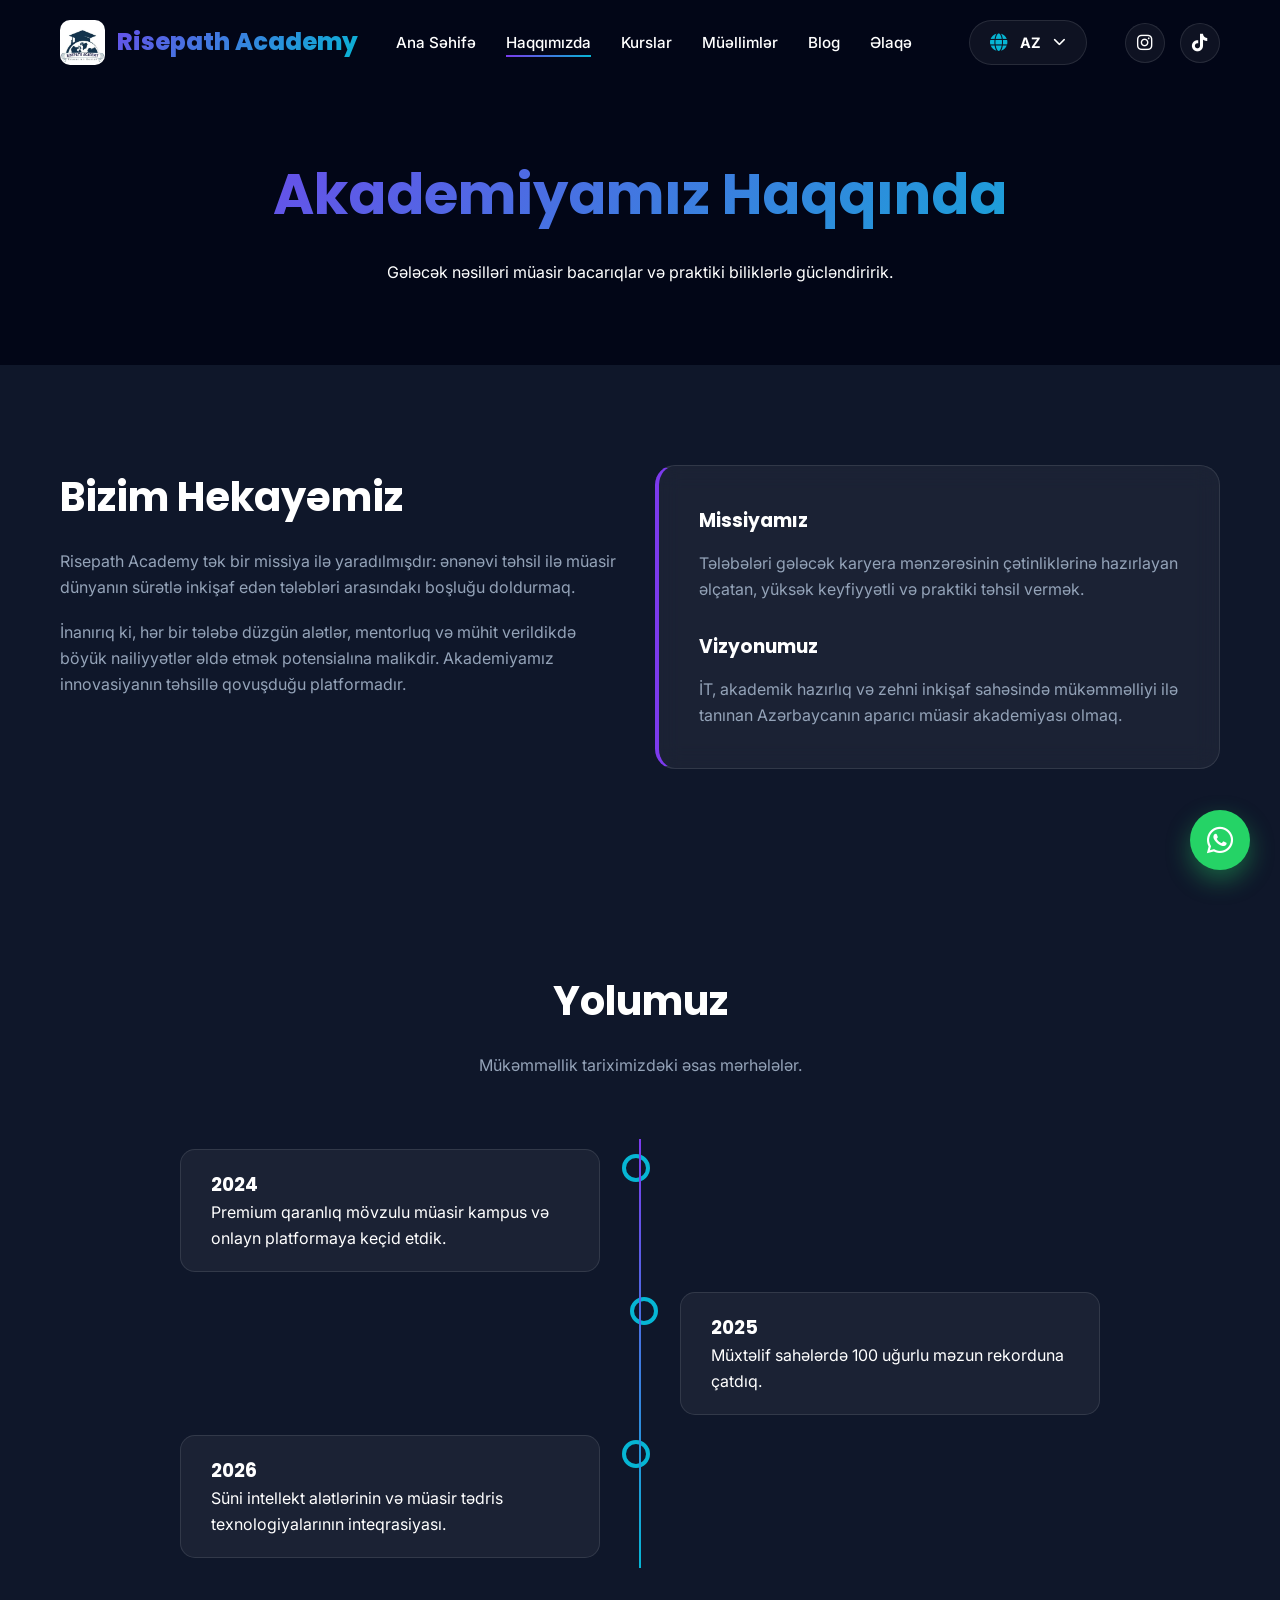
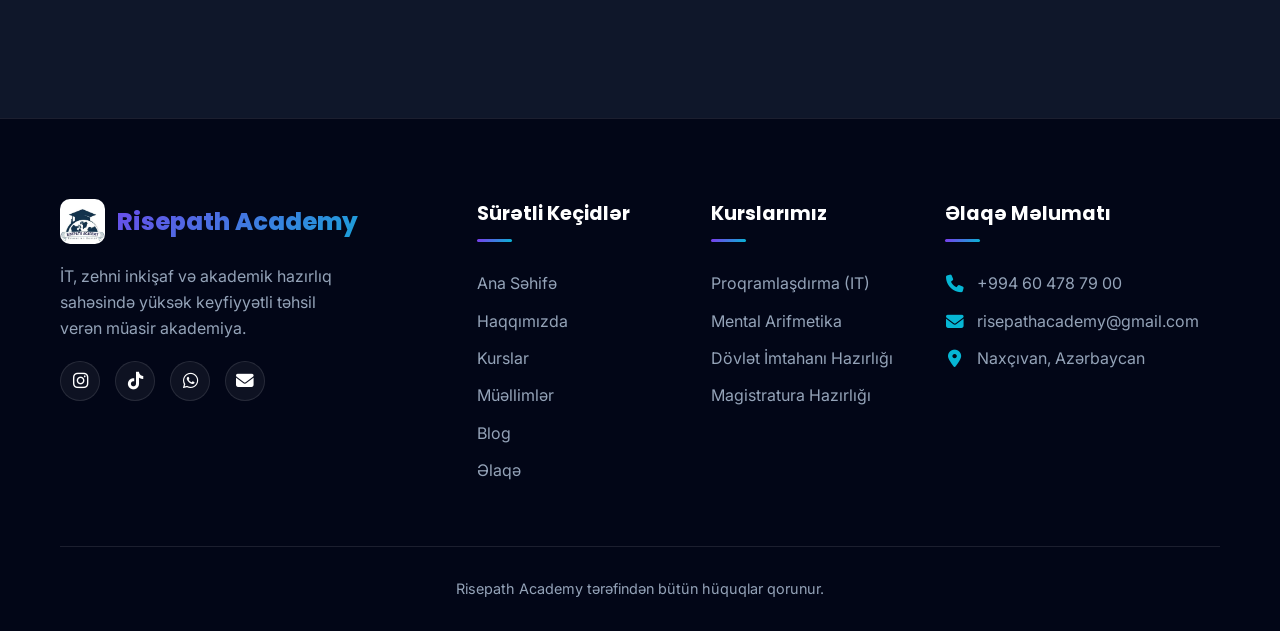
==== about.html @ 6b356b97 "Initial commit - Risepath Academy website update" ====
<!DOCTYPE html>
<html lang="az">
<head>
    <meta charset="UTF-8">
    <meta name="viewport" content="width=device-width, initial-scale=1.0">
    <title>About Us | Risepath Academy</title>
    <link rel="stylesheet" href="https://cdnjs.cloudflare.com/ajax/libs/font-awesome/6.4.0/css/all.min.css">
    <link rel="stylesheet" href="css/style.css">
</head>
<body>

    <!-- Navbar -->
    <nav class="navbar scrolled">
        <div class="container nav-container">
            <a href="index.html" class="logo">
                <div class="logo-img">
                    <img src="ccd.jpeg" alt="Risepath Academy Logo">
                </div>
                Risepath Academy
            </a>
            
            <ul class="nav-links">
                <li><a href="index.html" class="nav-link" data-i18n="home">Home</a></li>
                <li><a href="about.html" class="nav-link active" data-i18n="about">About</a></li>
                <li><a href="courses.html" class="nav-link" data-i18n="courses">Courses</a></li>
                <li><a href="teachers.html" class="nav-link" data-i18n="teachers">Teachers</a></li>
                <li><a href="blog.html" class="nav-link" data-i18n="blog">Blog</a></li>
                <li><a href="contact.html" class="nav-link" data-i18n="contact">Contact</a></li>
            </ul>

            <div class="lang-switcher">
                <div class="lang-custom-select">
                    <i class="fas fa-globe"></i>
                    <span id="selectedLangText">AZ</span>
                    <i class="fas fa-chevron-down"></i>
                </div>
                <div class="lang-dropdown">
                    <div class="lang-option" data-lang="az">AZ</div>
                    <div class="lang-option" data-lang="ru">RU</div>
                    <div class="lang-option" data-lang="en">EN</div>
                </div>
            </div>

            <div class="nav-socials">
                <a href="https://www.instagram.com/risepath_academy?igsh=MTR0bDc3bTNtcHFucg==" target="_blank" class="social-icon"><i class="fab fa-instagram"></i></a>
                <a href="https://www.tiktok.com/@risepath.academy?_r=1&_t=ZS-96FZZbH7ZSy" target="_blank" class="social-icon"><i class="fab fa-tiktok"></i></a>
            </div>

            <div class="menu-toggle">
                <span></span>
                <span></span>
                <span></span>
            </div>
        </div>
    </nav>

    <!-- Page Header -->
    <header class="page-header">
        <div class="container reveal">
            <h1 data-i18n="about_page_title">About Our Academy</h1>
            <p data-i18n="about_page_desc">Empowering the next generation with modern skills and practical knowledge.</p>
        </div>
    </header>

    <!-- Academy Story -->
    <section class="story">
        <div class="container">
            <div class="courses-grid">
                <div class="reveal">
                    <h2 style="font-size: 2.5rem; margin-bottom: 20px;" data-i18n="our_story_title">Our Story</h2>
                    <p style="color: var(--text-muted); margin-bottom: 20px;" data-i18n="our_story_1">Risepath Academy was founded with a single mission: to bridge the gap between traditional education and the rapidly evolving demands of the modern world.</p>
                    <p style="color: var(--text-muted);" data-i18n="our_story_2">We believe that every student has the potential to achieve greatness if given the right tools, mentorship, and environment. Our academy provides a platform where innovation meets education.</p>
                </div>
                <div class="glass reveal" style="padding: 40px; border-left: 4px solid var(--primary);">
                    <h3 style="margin-bottom: 15px;" data-i18n="mission_title">Our Mission</h3>
                    <p style="color: var(--text-muted); margin-bottom: 30px;" data-i18n="mission_desc">To provide accessible, high-quality, and practical education that prepares students for the challenges of the future career landscape.</p>
                    
                    <h3 style="margin-bottom: 15px;" data-i18n="vision_title">Our Vision</h3>
                    <p style="color: var(--text-muted);" data-i18n="vision_desc">To become the leading modern academy in Azerbaijan, known for excellence in IT, academic preparation, and mental development.</p>
                </div>
            </div>
        </div>
    </section>

    <!-- Timeline -->
    <section class="timeline-section">
        <div class="container">
            <div class="section-header reveal">
                <h2 data-i18n="journey_title">Our Journey</h2>
                <p data-i18n="journey_subtitle">Key milestones in our history of excellence.</p>
            </div>
            
            <div class="timeline">
                <div class="timeline-item left reveal">
                    <div class="timeline-content">
                        <h3>2024</h3>
                        <p data-i18n="timeline_2024">Upgraded to a premium dark-themed modern campus and online platform.</p>
                    </div>
                </div>
                <div class="timeline-item right reveal">
                    <div class="timeline-content">
                        <h3>2025</h3>
                        <p data-i18n="timeline_2025">Reached a milestone of 100 successful graduates in various fields.</p>
                    </div>
                </div>
                <div class="timeline-item left reveal">
                    <div class="timeline-content">
                        <h3>2026</h3>
                        <p data-i18n="timeline_2026">Integration of advanced AI tools and modern learning technologies.</p>
                    </div>
                </div>
            </div>
        </div>
    </section>

    <!-- Footer -->
    <footer>
        <div class="container">
            <div class="footer-grid">
                <div class="footer-about">
                    <a href="index.html" class="logo">
                        <div class="logo-img">
                            <img src="ccd.jpeg" alt="Risepath Academy Logo">
                        </div>
                        Risepath Academy
                    </a>
                    <p data-i18n="footer_desc">Modern academy providing high-quality education in IT, mental development, and academic preparation.</p>
                    <div class="nav-socials">
                        <a href="https://www.instagram.com/risepath_academy?igsh=MTR0bDc3bTNtcHFucg==" class="social-icon"><i class="fab fa-instagram"></i></a>
                        <a href="https://www.tiktok.com/@risepath.academy?_r=1&_t=ZS-96FZZbH7ZSy" class="social-icon"><i class="fab fa-tiktok"></i></a>
                        <a href="https://wa.me/994604787900" class="social-icon"><i class="fab fa-whatsapp"></i></a>
                        <a href="mailto:risepathacademy@gmail.com" class="social-icon"><i class="fas fa-envelope"></i></a>
                    </div>
                </div>
                <div class="footer-links">
                    <h4 class="footer-title" data-i18n="quick_links">Quick Links</h4>
                    <ul>
                        <li><a href="index.html" data-i18n="home">Home</a></li>
                        <li><a href="about.html" data-i18n="about">About</a></li>
                        <li><a href="courses.html" data-i18n="courses">Courses</a></li>
                        <li><a href="teachers.html" data-i18n="teachers">Teachers</a></li>
                        <li><a href="blog.html" data-i18n="blog">Blog</a></li>
                        <li><a href="contact.html" data-i18n="contact">Contact</a></li>
                    </ul>
                </div>
                <div class="footer-links">
                    <h4 class="footer-title" data-i18n="our_courses">Our Courses</h4>
                    <ul>
                        <li><a href="courses.html" data-i18n="prog_title">Programming</a></li>
                        <li><a href="courses.html" data-i18n="mental_title">Mental Arithmetic</a></li>
                        <li><a href="courses.html" data-i18n="state_exam_title">State Exam Prep</a></li>
                        <li><a href="courses.html" data-i18n="master_title">Master's Degree</a></li>
                    </ul>
                </div>
                <div class="footer-links">
                    <h4 class="footer-title" data-i18n="contact_info">Contact Info</h4>
                    <ul>
                        <li><i class="fas fa-phone"></i> +994 60 478 79 00</li>
                        <li><i class="fas fa-envelope"></i> risepathacademy@gmail.com</li>
                        <li><i class="fas fa-map-marker-alt"></i> <span data-i18n="baku_az">Naxçıvan, Azərbaycan</span></li>
                    </ul>
                </div>
            </div>
            <div class="footer-bottom">
                <p data-i18n="all_rights">&copy; 2026 Risepath Academy. All rights reserved.</p>
            </div>
        </div>
    </footer>

    <a href="https://wa.me/994604787900" class="whatsapp-float" target="_blank"><i class="fab fa-whatsapp"></i></a>
    <script src="js/translations.js"></script>
    <script src="js/main.js"></script>
</body>
</html>
---- css/style.css ----
/* 
  Risepath Academy - Premium Dark Theme Styles
  Modern Academy UI with Glassmorphism
*/

@import url('https://fonts.googleapis.com/css2?family=Inter:wght@300;400;500;600;700&family=Poppins:wght@300;400;500;600;700;800&display=swap');

:root {
    --primary: #7c3aed;
    --primary-glow: rgba(124, 58, 237, 0.5);
    --secondary: #06b6d4;
    --secondary-glow: rgba(6, 182, 212, 0.5);
    --bg-dark: #0f172a;
    --bg-darker: #020617;
    --card-bg: rgba(255, 255, 255, 0.05);
    --card-border: rgba(255, 255, 255, 0.1);
    --text: #ffffff;
    --text-muted: #94a3b8;
    --glass-bg: rgba(15, 23, 42, 0.7);
    --gradient-primary: linear-gradient(135deg, #7c3aed 0%, #06b6d4 100%);
    --font-poppins: 'Poppins', sans-serif;
    --font-inter: 'Inter', sans-serif;
    --transition: all 0.3s cubic-bezier(0.4, 0, 0.2, 1);
}

* {
    margin: 0;
    padding: 0;
    box-sizing: border-box;
    scroll-behavior: smooth;
}

body {
    background-color: var(--bg-dark);
    color: var(--text);
    font-family: var(--font-inter);
    line-height: 1.6;
    overflow-x: hidden;
}

h1, h2, h3, h4, h5, h6 {
    font-family: var(--font-poppins);
    font-weight: 700;
}

a {
    text-decoration: none;
    color: inherit;
    transition: var(--transition);
}

ul {
    list-style: none;
}

img {
    max-width: 100%;
    display: block;
}

.container {
    width: 100%;
    max-width: 1200px;
    margin: 0 auto;
    padding: 0 20px;
}

section {
    padding: 100px 0;
}

/* Glassmorphism utility */
.glass {
    background: var(--card-bg);
    backdrop-filter: blur(12px);
    -webkit-backdrop-filter: blur(12px);
    border: 1px solid var(--card-border);
    border-radius: 20px;
}

/* Navbar Styles */
.navbar {
    position: fixed;
    top: 0;
    left: 0;
    width: 100%;
    z-index: 1000;
    padding: 20px 0;
    transition: var(--transition);
}

.navbar.scrolled {
    padding: 15px 0;
    background: var(--glass-bg);
    backdrop-filter: blur(15px);
    -webkit-backdrop-filter: blur(15px);
    border-bottom: 1px solid var(--card-border);
}

.nav-container {
    display: flex;
    justify-content: space-between;
    align-items: center;
}

.logo {
    display: flex;
    align-items: center;
    gap: 12px;
    font-size: 1.5rem;
    font-weight: 800;
    font-family: var(--font-poppins);
    background: var(--gradient-primary);
    -webkit-background-clip: text;
    -webkit-text-fill-color: transparent;
}

.logo-img {
    width: 45px;
    height: 45px;
    border-radius: 10px;
    display: flex;
    align-items: center;
    justify-content: center;
    background: white;
    overflow: hidden;
    border: 1px solid rgba(255, 255, 255, 0.2);
    transition: var(--transition);
    padding: 0; /* Şəklin tam dolması üçün paddingi sildim */
}

.logo-img:hover {
    transform: scale(1.05);
}

.logo-img img {
    width: 100%;
    height: 100%;
    object-fit: cover; /* Şəklin konteyneri tam doldurması üçün */
}

.nav-links {
    display: flex;
    gap: 30px;
}

.nav-link {
    font-weight: 500;
    font-size: 0.95rem;
    position: relative;
}

.nav-link:hover {
    color: var(--secondary);
}

.nav-link::after {
    content: '';
    position: absolute;
    bottom: -5px;
    left: 0;
    width: 0;
    height: 2px;
    background: var(--gradient-primary);
    transition: var(--transition);
}

.nav-link:hover::after,
.nav-link.active::after {
    width: 100%;
}

.nav-socials {
    display: flex;
    gap: 15px;
}

.social-icon {
    width: 40px;
    height: 40px;
    display: flex;
    align-items: center;
    justify-content: center;
    border-radius: 50%;
    background: var(--card-bg);
    border: 1px solid var(--card-border);
    font-size: 1.1rem;
}

.social-icon:hover {
    background: var(--gradient-primary);
    transform: translateY(-3px);
    box-shadow: 0 10px 20px rgba(124, 58, 237, 0.3);
}

/* Mobile Menu Toggle */
.menu-toggle {
    display: none;
    flex-direction: column;
    gap: 6px;
    cursor: pointer;
}

.menu-toggle span {
    width: 30px;
    height: 2px;
    background: var(--text);
    transition: var(--transition);
}

/* WhatsApp Floating Button */
.whatsapp-float {
    position: fixed;
    bottom: 30px;
    right: 30px;
    width: 60px;
    height: 60px;
    background: #25d366;
    color: white;
    border-radius: 50%;
    display: flex;
    align-items: center;
    justify-content: center;
    font-size: 30px;
    box-shadow: 0 10px 25px rgba(37, 211, 102, 0.4);
    z-index: 1000;
    animation: pulse-green 2s infinite;
}

@keyframes pulse-green {
    0% { transform: scale(0.95); box-shadow: 0 0 0 0 rgba(37, 211, 102, 0.7); }
    70% { transform: scale(1); box-shadow: 0 0 0 15px rgba(37, 211, 102, 0); }
    100% { transform: scale(0.95); box-shadow: 0 0 0 0 rgba(37, 211, 102, 0); }
}

.whatsapp-float:hover {
    transform: scale(1.1) translateY(-5px);
}

/* Hero Section */
.hero {
    min-height: 100vh;
    display: flex;
    align-items: center;
    padding-top: 120px;
    position: relative;
    overflow: hidden;
}

.hero-content {
    max-width: 600px;
}

.hero-subtitle {
    color: var(--secondary);
    font-weight: 600;
    letter-spacing: 2px;
    text-transform: uppercase;
    margin-bottom: 20px;
    display: block;
}

.hero h1 {
    font-size: 4rem;
    line-height: 1.1;
    margin-bottom: 25px;
    background: linear-gradient(to right, #fff 30%, var(--text-muted) 100%);
    -webkit-background-clip: text;
    -webkit-text-fill-color: transparent;
}

.hero p {
    font-size: 1.1rem;
    color: var(--text-muted);
    margin-bottom: 40px;
    max-width: 500px;
}

.hero-btns {
    display: flex;
    gap: 20px;
}

.btn {
    padding: 15px 35px;
    border-radius: 50px;
    font-weight: 600;
    display: inline-block;
    cursor: pointer;
    border: none;
}

.btn-primary {
    background: var(--gradient-primary);
    color: white;
    box-shadow: 0 10px 25px rgba(124, 58, 237, 0.4);
}

.btn-primary:hover {
    transform: translateY(-3px);
    box-shadow: 0 15px 30px rgba(124, 58, 237, 0.5);
}

.btn-outline {
    background: transparent;
    border: 1px solid var(--card-border);
    color: white;
}

.btn-outline:hover {
    background: var(--card-bg);
    border-color: var(--secondary);
}

/* Hero Section Background Icons Animation */
.hero-bg-icons {
    position: absolute;
    top: 0;
    left: 0;
    width: 100%;
    height: 100%;
    z-index: -1;
    overflow: hidden;
    opacity: 0.15;
}

.floating-icon {
    position: absolute;
    color: var(--secondary);
    font-size: 2rem;
    animation: float-around 20s infinite linear;
    filter: blur(1px);
}

@keyframes float-around {
    0% { transform: translate(0, 0) rotate(0deg); }
    25% { transform: translate(100px, 100px) rotate(90deg); }
    50% { transform: translate(200px, 0) rotate(180deg); }
    75% { transform: translate(100px, -100px) rotate(270deg); }
    100% { transform: translate(0, 0) rotate(360deg); }
}

/* Floating Shapes & Blobs */
.blob {
    position: absolute;
    width: 500px;
    height: 500px;
    background: var(--primary-glow);
    filter: blur(100px);
    border-radius: 50%;
    z-index: -1;
    animation: move-blob 20s infinite alternate;
}

.blob-1 { top: -100px; right: -100px; background: var(--primary-glow); }
.blob-2 { bottom: -100px; left: -100px; background: var(--secondary-glow); }

@keyframes move-blob {
    0% { transform: translate(0, 0) scale(1); }
    100% { transform: translate(50px, 100px) scale(1.2); }
}

/* Section Headers */
.section-header {
    text-align: center;
    max-width: 700px;
    margin: 0 auto 60px;
}

.section-header h2 {
    font-size: 2.5rem;
    margin-bottom: 20px;
}

.section-header p {
    color: var(--text-muted);
}

/* Course Cards */
.courses-grid {
    display: grid;
    grid-template-columns: repeat(auto-fit, minmax(300px, 1fr));
    gap: 30px;
}

.course-card {
    padding: 40px;
    position: relative;
    overflow: hidden;
    transition: var(--transition);
}

.course-card::before {
    content: '';
    position: absolute;
    inset: 0;
    border-radius: 20px;
    padding: 1px;
    background: linear-gradient(135deg, var(--card-border), transparent);
    -webkit-mask: linear-gradient(#fff 0 0) content-box, linear-gradient(#fff 0 0);
    mask: linear-gradient(#fff 0 0) content-box, linear-gradient(#fff 0 0);
    -webkit-mask-composite: xor;
    mask-composite: exclude;
}

.course-card:hover {
    transform: translateY(-10px);
    background: rgba(255, 255, 255, 0.08);
}

.course-card:hover::before {
    background: var(--gradient-primary);
}

.course-icon {
    width: 60px;
    height: 60px;
    background: var(--card-bg);
    border-radius: 15px;
    display: flex;
    align-items: center;
    justify-content: center;
    font-size: 1.8rem;
    color: var(--secondary);
    margin-bottom: 25px;
}

.course-card h3 {
    margin-bottom: 15px;
}

.course-card p {
    color: var(--text-muted);
    font-size: 0.95rem;
    margin-bottom: 20px;
}

.course-topics {
    display: flex;
    flex-wrap: wrap;
    gap: 10px;
}

.topic-tag {
    font-size: 0.8rem;
    padding: 5px 12px;
    background: var(--card-bg);
    border-radius: 20px;
    color: var(--secondary);
    border: 1px solid var(--card-border);
}

/* Blog Section */
.blog {
    padding: 100px 0;
    background: var(--bg-dark);
}

.blog-grid {
    display: grid;
    grid-template-columns: repeat(auto-fit, minmax(350px, 1fr)); /* En böyüdüldü */
    gap: 30px;
}

.blog-card {
    background: var(--bg-darker);
    border-radius: 20px;
    overflow: hidden;
    border: 1px solid var(--card-border);
    transition: var(--transition);
    height: 500px; /* Hündürlük qısaldıldı */
    display: flex;
    flex-direction: column;
    position: relative;
}

.blog-card:hover {
    transform: translateY(-5px);
    box-shadow: 0 15px 35px rgba(124, 58, 237, 0.3);
}

.video-info {
    padding: 15px;
    text-align: center;
    background: rgba(0, 0, 0, 0.7);
    backdrop-filter: blur(5px);
    position: absolute;
    bottom: 0;
    left: 0;
    width: 100%;
    border-top: 1px solid var(--card-border);
}

.video-info h4 {
    margin: 0;
    font-size: 1.1rem;
    color: white;
    font-weight: 600;
}

.mute-btn {
    position: absolute;
    top: 20px;
    right: 20px;
    z-index: 10;
    width: 45px;
    height: 45px;
    background: rgba(0, 0, 0, 0.5);
    backdrop-filter: blur(5px);
    border-radius: 50%;
    display: flex;
    align-items: center;
    justify-content: center;
    color: white;
    cursor: pointer;
    border: 1px solid rgba(255, 255, 255, 0.2);
    transition: var(--transition);
}

.mute-btn:hover {
    background: var(--gradient-primary);
    transform: scale(1.1);
}

.mute-btn i {
    font-size: 1.2rem;
}

.video-container {
    width: 100%;
    height: 100%;
    position: relative;
    background: #000;
    overflow: hidden;
}

.video-container video {
    width: 100%;
    height: 100%;
    object-fit: cover; /* Videonun konteyneri tam doldurması üçün */
    position: absolute;
    top: 0;
    left: 0;
}

.video-container iframe {
    width: 100%;
    height: 160%; 
    border: none;
    position: absolute;
    top: -30%; 
    left: 0;
    transform: scale(1.4); 
    transform-origin: center;
    pointer-events: none; 
}

/* Specific styling for blog page layout */
.blog-page {
    padding: 80px 0;
}

@media (max-width: 768px) {
    .blog-grid {
        grid-template-columns: 1fr;
        max-width: 100%;
        margin: 0 auto;
    }
    
    .blog-card {
        height: 450px;
    }
}

/* Why Choose Us */
.features-grid {
    display: grid;
    grid-template-columns: repeat(auto-fit, minmax(250px, 1fr));
    gap: 30px;
}

.feature-item {
    text-align: center;
    padding: 30px;
}

.feature-item i {
    font-size: 2.5rem;
    background: var(--gradient-primary);
    -webkit-background-clip: text;
    -webkit-text-fill-color: transparent;
    margin-bottom: 20px;
}

/* Statistics */
.stats-section {
    background: var(--bg-darker);
    padding: 80px 0;
}

.stats-grid {
    display: grid;
    grid-template-columns: repeat(auto-fit, minmax(200px, 1fr));
    gap: 40px;
    text-align: center;
}

.stat-item h3 {
    font-size: 3rem;
    margin-bottom: 10px;
    background: var(--gradient-primary);
    -webkit-background-clip: text;
    -webkit-text-fill-color: transparent;
}

/* Teachers Section */
.teachers-grid {
    display: grid;
    grid-template-columns: repeat(auto-fit, minmax(280px, 1fr));
    gap: 30px;
}

.teacher-card {
    overflow: hidden;
    display: flex;
    flex-direction: column;
}

.teacher-img {
    height: 280px; /* Hündürlük azaldıldı */
    background: #1e293b;
    position: relative;
    border-radius: 20px 20px 0 0;
    overflow: hidden;
    display: flex;
    align-items: center;
    justify-content: center;
}

.teacher-img img {
    width: 100%;
    height: 100%;
    object-fit: cover; /* Şəkli tam doldurur */
    object-position: center top; /* Üz hissəsinə fokuslanmaq üçün */
    transition: var(--transition);
}

.teacher-card:hover .teacher-img img {
    transform: scale(1.1);
}

.teacher-info {
    padding: 25px;
    text-align: center; /* Yazıları mərkəzə gətirir */
}

.teacher-subject-icon {
    width: 50px;
    height: 50px;
    background: var(--card-bg);
    border: 1px solid var(--card-border);
    border-radius: 50%;
    display: flex;
    align-items: center;
    justify-content: center;
    margin: 15px auto 0;
    color: var(--secondary);
    font-size: 1.2rem;
    transition: var(--transition);
}

.teacher-card:hover .teacher-subject-icon {
    background: var(--gradient-primary);
    color: white;
    transform: translateY(-5px);
    box-shadow: 0 5px 15px rgba(124, 58, 237, 0.3);
}

.teacher-info h4 {
    margin-bottom: 5px;
}

.teacher-info span {
    color: var(--secondary);
    font-size: 0.9rem;
    display: block;
    margin-bottom: 15px;
}

/* FAQ Accordion */
.faq-container {
    max-width: 800px;
    margin: 0 auto;
}

.faq-item {
    margin-bottom: 15px;
}

.faq-question {
    padding: 20px 25px;
    cursor: pointer;
    display: flex;
    justify-content: space-between;
    align-items: center;
    font-weight: 600;
}

.faq-answer {
    padding: 0 25px;
    max-height: 0;
    overflow: hidden;
    transition: var(--transition);
    color: var(--text-muted);
}

.faq-item.active .faq-answer {
    padding: 0 25px 25px;
    max-height: 200px;
}

.faq-item.active i {
    transform: rotate(180deg);
}

/* Footer */
footer {
    padding: 80px 0 30px;
    background: var(--bg-darker);
    border-top: 1px solid var(--card-border);
}

.footer-grid {
    display: grid;
    grid-template-columns: 2fr 1fr 1fr 1.5fr;
    gap: 50px;
    margin-bottom: 50px;
}

.footer-about p {
    color: var(--text-muted);
    margin: 20px 0;
    line-height: 1.6;
    max-width: 300px;
}

.footer-title {
    font-size: 1.2rem;
    margin-bottom: 30px;
    position: relative;
    padding-bottom: 12px;
}

.footer-title::after {
    content: '';
    position: absolute;
    left: 0;
    bottom: 0;
    width: 35px;
    height: 3px;
    background: var(--gradient-primary);
    border-radius: 2px;
}

.footer-links li {
    margin-bottom: 15px;
    display: flex;
    align-items: flex-start;
    gap: 12px;
    color: var(--text-muted);
    line-height: 1.4;
}

.footer-links li i {
    color: var(--secondary);
    width: 20px;
    text-align: center;
    margin-top: 3px;
    font-size: 1.1rem;
}

.footer-links a {
    color: var(--text-muted);
    transition: var(--transition);
}

.footer-links a:hover {
    color: var(--secondary);
    padding-left: 5px;
}

.footer-bottom {
    padding-top: 30px;
    border-top: 1px solid var(--card-border);
    text-align: center;
    color: var(--text-muted);
    font-size: 0.9rem;
}

/* Animations Classes */
.reveal {
    opacity: 0;
    transform: translateY(30px);
    transition: all 0.8s ease-out;
}

.reveal.active {
    opacity: 1;
    transform: translateY(0);
}

/* Timeline Styles */
.timeline {
    position: relative;
    max-width: 1000px;
    margin: 50px auto;
}

.timeline::after {
    content: '';
    position: absolute;
    width: 2px;
    background: var(--gradient-primary);
    top: 0;
    bottom: 0;
    left: 50%;
    margin-left: -1px;
}

.timeline-item {
    padding: 10px 40px;
    position: relative;
    background: inherit;
    width: 50%;
}

.timeline-item::after {
    content: '';
    position: absolute;
    width: 20px;
    height: 20px;
    right: -10px;
    background-color: var(--bg-dark);
    border: 4px solid var(--secondary);
    top: 15px;
    border-radius: 50%;
    z-index: 1;
}

.left { left: 0; }
.right { left: 50%; }

.right::after { left: -10px; }

.timeline-content {
    padding: 20px 30px;
    background: var(--card-bg);
    position: relative;
    border-radius: 15px;
    border: 1px solid var(--card-border);
}

@media (max-width: 768px) {
    .timeline::after { left: 31px; }
    .timeline-item { width: 100%; padding-left: 70px; padding-right: 25px; }
    .timeline-item::after { left: 21px; }
    .right { left: 0%; }
}

/* Page Header */
.page-header {
    padding: 150px 0 80px;
    background: var(--bg-darker);
    text-align: center;
}

.page-header h1 {
    font-size: 3.5rem;
    margin-bottom: 20px;
    background: var(--gradient-primary);
    -webkit-background-clip: text;
    -webkit-text-fill-color: transparent;
}

/* Contact Form Styles */
.contact-grid {
    display: grid;
    grid-template-columns: 1fr 1.5fr;
    gap: 50px;
}

.contact-info-card {
    padding: 40px;
}

.contact-method {
    display: flex;
    gap: 20px;
    margin-bottom: 30px;
}

.contact-method i {
    width: 50px;
    height: 50px;
    background: var(--card-bg);
    border-radius: 12px;
    display: flex;
    align-items: center;
    justify-content: center;
    color: var(--secondary);
    font-size: 1.2rem;
}

.contact-form-card {
    padding: 40px;
}

.form-group {
    margin-bottom: 20px;
}

.form-group label {
    display: block;
    margin-bottom: 8px;
    font-size: 0.9rem;
    color: var(--text-muted);
}

.form-control {
    width: 100%;
    padding: 12px 20px;
    background: var(--bg-dark);
    border: 1px solid var(--card-border);
    border-radius: 10px;
    color: white;
    font-family: inherit;
    transition: var(--transition);
}

.form-control:focus {
    outline: none;
    border-color: var(--secondary);
    box-shadow: 0 0 10px rgba(6, 182, 212, 0.2);
}

textarea.form-control {
    resize: none;
    height: 150px;
}

.map-placeholder {
    width: 100%;
    height: 400px;
    background: var(--bg-darker);
    border-radius: 20px;
    margin-top: 50px;
    display: flex;
    align-items: center;
    justify-content: center;
    color: var(--text-muted);
    border: 1px solid var(--card-border);
}

@media (max-width: 991px) {
    .contact-grid { grid-template-columns: 1fr; }
}

/* Custom Language Dropdown */
.lang-switcher {
    position: relative;
    margin-left: 20px;
}

.lang-custom-select {
    background: rgba(255, 255, 255, 0.05);
    border: 1.5px solid var(--card-border);
    color: white;
    padding: 10px 20px;
    border-radius: 30px;
    cursor: pointer;
    display: flex;
    align-items: center;
    gap: 12px;
    font-weight: 700;
    font-size: 0.9rem;
    transition: var(--transition);
    min-width: 110px;
    justify-content: space-between;
}

.lang-custom-select:hover, .lang-switcher.active .lang-custom-select {
    border-color: var(--secondary);
    box-shadow: 0 0 15px rgba(6, 182, 212, 0.3);
}

.lang-custom-select i.fa-globe {
    color: var(--secondary);
    font-size: 1.1rem;
}

.lang-custom-select i.fa-chevron-down {
    font-size: 0.8rem;
    transition: var(--transition);
}

.lang-switcher.active .fa-chevron-down {
    transform: rotate(180deg);
}

.lang-dropdown {
    position: absolute;
    top: calc(100% + 10px);
    right: 0;
    width: 150px;
    background: #0f172a;
    border: 1px solid var(--card-border);
    border-radius: 15px;
    overflow: hidden;
    opacity: 0;
    visibility: hidden;
    transform: translateY(-10px);
    transition: var(--transition);
    z-index: 1001;
    box-shadow: 0 10px 30px rgba(0, 0, 0, 0.5);
}

.lang-switcher.active .lang-dropdown {
    opacity: 1;
    visibility: visible;
    transform: translateY(0);
}

.lang-option {
    padding: 15px 20px;
    cursor: pointer;
    display: flex;
    align-items: center;
    justify-content: space-between;
    font-weight: 600;
    transition: var(--transition);
    color: var(--text-muted);
}

.lang-option:hover {
    background: rgba(255, 255, 255, 0.05);
    color: white;
}

.lang-option.selected {
    color: var(--secondary);
}

.lang-option.selected::after {
    content: '';
    width: 8px;
    height: 8px;
    background: var(--secondary);
    border-radius: 50%;
    box-shadow: 0 0 10px var(--secondary);
}

@media (max-width: 991px) {
    .lang-switcher {
        margin: 20px 0;
        justify-content: center;
    }
}

/* Responsive Styles */
@media (max-width: 991px) {
    .navbar {
        padding: 12px 0;
    }

    .logo {
        font-size: 1.1rem;
        gap: 8px;
        max-width: 160px;
        line-height: 1.2;
    }

    .logo-img {
        width: 42px;
        height: 42px;
        flex-shrink: 0;
        border-radius: 8px;
    }

    .nav-container {
        padding: 0 15px;
    }

    .nav-links, .nav-socials { 
        position: fixed;
        top: 0;
        right: -100%;
        width: 280px;
        height: 100vh;
        background: var(--bg-darker);
        flex-direction: column;
        align-items: center;
        justify-content: center;
        padding: 80px 40px;
        transition: 0.4s ease-in-out;
        z-index: 999;
        box-shadow: -10px 0 30px rgba(0,0,0,0.5);
    }

    .nav-socials {
        height: auto;
        top: auto;
        bottom: 50px;
        background: transparent;
        box-shadow: none;
        flex-direction: row;
        gap: 20px;
        display: none; /* Only show when menu is active */
    }

    .nav-container.mobile-active .nav-links {
        right: 0;
        display: flex;
    }

    .nav-container.mobile-active .nav-socials {
        right: 0;
        display: flex;
        left: auto;
        width: 280px;
        justify-content: center;
    }
    
    .nav-link {
        font-size: 1.3rem;
        margin-bottom: 25px;
    }

    .menu-toggle { 
        display: flex; 
        z-index: 1001;
        margin-left: 10px;
        order: 3;
    }

    .lang-switcher {
        margin: 0 0 0 auto;
        z-index: 1001;
        order: 2;
    }

    .lang-custom-select {
        padding: 8px 12px;
        min-width: 75px;
        font-size: 0.75rem;
        gap: 6px;
    }

    .hero h1 { 
        font-size: 2.5rem; 
        line-height: 1.2;
    }
    
    .footer-grid { grid-template-columns: 1fr 1fr; }
}

@media (max-width: 768px) {
    .hero { 
        text-align: center; 
        padding-top: 140px; 
        min-height: auto;
        padding-bottom: 80px;
    }
    
    .hero-content {
        margin: 0 auto;
    }

    .hero h1 {
        font-size: 2.2rem;
    }

    .hero p {
        margin: 0 auto 30px;
    }

    .hero-btns { 
        flex-direction: column;
        gap: 15px;
        align-items: stretch;
        max-width: 300px;
        margin: 0 auto;
    }

    .btn {
        width: 100%;
        text-align: center;
    }

    .section-header h2 { font-size: 1.8rem; }
    .footer-grid { grid-template-columns: 1fr; text-align: center; }
    .footer-title::after { left: 50%; transform: translateX(-50%); }
    .footer-links li { justify-content: center; }
    .footer-about p { margin: 20px auto; }

    .course-card {
        padding: 30px 20px;
    }
}

@media (max-width: 480px) {
    .hero h1 {
        font-size: 1.8rem;
    }
    
    .logo-img {
        width: 35px;
        height: 35px;
    }

    .logo {
        font-size: 1rem;
        max-width: 140px;
    }

    .lang-custom-select {
        padding: 6px 10px;
        min-width: 70px;
        font-size: 0.7rem;
    }

    .whatsapp-float {
        bottom: 20px;
        right: 20px;
        width: 50px;
        height: 50px;
        font-size: 25px;
    }

    .courses-grid, .features-grid, .teachers-grid {
        grid-template-columns: 1fr;
    }

    .course-card {
        padding: 25px 15px;
    }

    .section-header h2 {
        font-size: 1.6rem;
    }
}
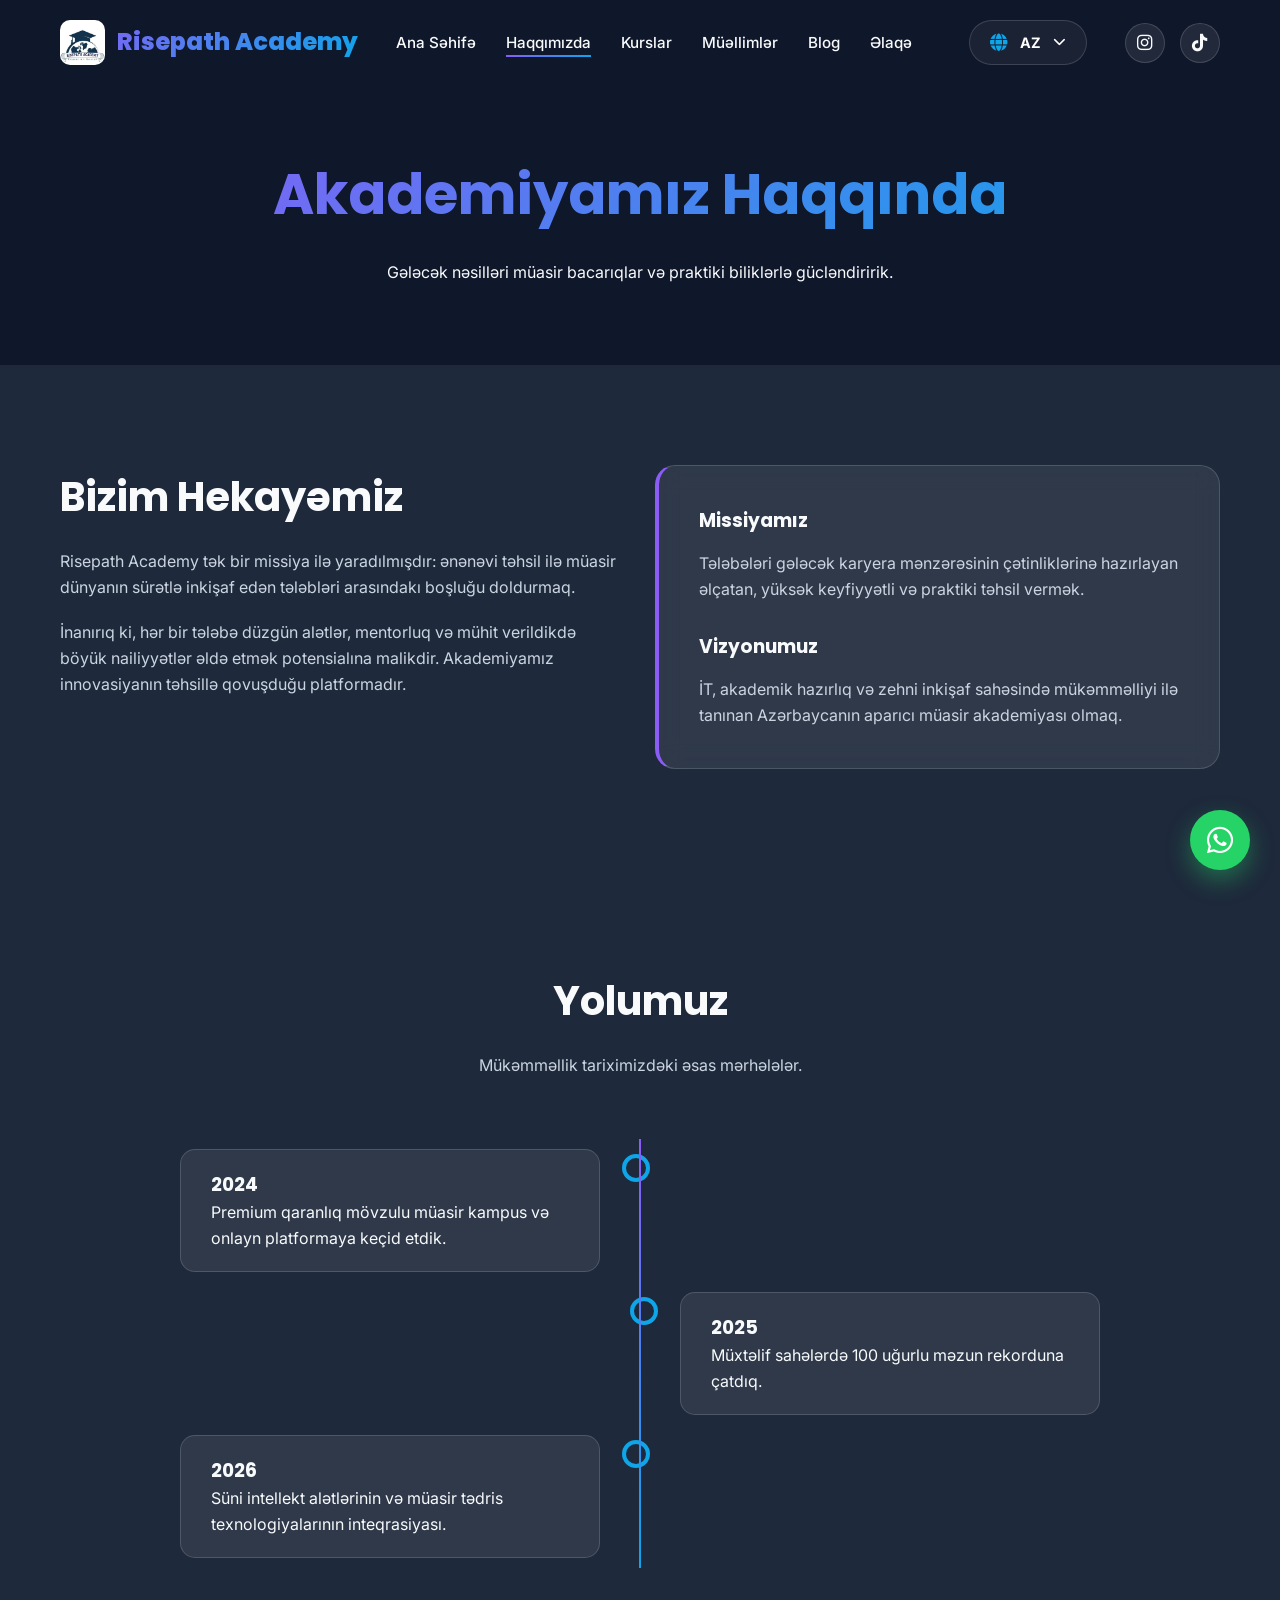
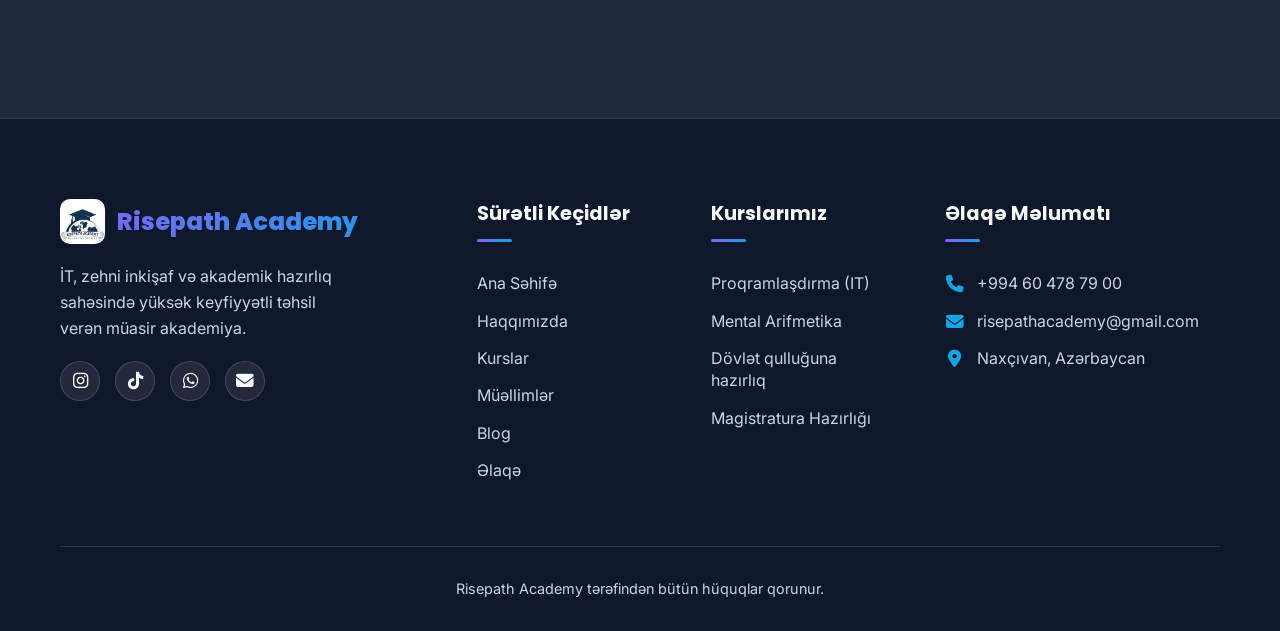
==== commit 3251b2cc: "Update site favicon with ccd.jpeg across all HTML pages" ====
--- a/about.html
+++ b/about.html
@@ -5,6 +5,9 @@
     <meta name="viewport" content="width=device-width, initial-scale=1.0">
     <title>About Us | Risepath Academy</title>
     <link rel="stylesheet" href="https://cdnjs.cloudflare.com/ajax/libs/font-awesome/6.4.0/css/all.min.css">
+    <link rel="icon" type="image/jpeg" href="ccd.jpeg">
+    <link rel="shortcut icon" href="ccd.jpeg" type="image/x-icon">
+    <link rel="apple-touch-icon" href="ccd.jpeg">
     <link rel="stylesheet" href="css/style.css">
 </head>
 <body>
--- a/css/style.css
+++ b/css/style.css
@@ -6,18 +6,18 @@
 @import url('https://fonts.googleapis.com/css2?family=Inter:wght@300;400;500;600;700&family=Poppins:wght@300;400;500;600;700;800&display=swap');
 
 :root {
-    --primary: #7c3aed;
-    --primary-glow: rgba(124, 58, 237, 0.5);
-    --secondary: #06b6d4;
-    --secondary-glow: rgba(6, 182, 212, 0.5);
-    --bg-dark: #0f172a;
-    --bg-darker: #020617;
-    --card-bg: rgba(255, 255, 255, 0.05);
-    --card-border: rgba(255, 255, 255, 0.1);
-    --text: #ffffff;
-    --text-muted: #94a3b8;
-    --glass-bg: rgba(15, 23, 42, 0.7);
-    --gradient-primary: linear-gradient(135deg, #7c3aed 0%, #06b6d4 100%);
+    --primary: #8b5cf6;
+    --primary-glow: rgba(139, 92, 246, 0.4);
+    --secondary: #0ea5e9;
+    --secondary-glow: rgba(14, 165, 233, 0.4);
+    --bg-dark: #1e293b;
+    --bg-darker: #0f172a;
+    --card-bg: rgba(255, 255, 255, 0.08);
+    --card-border: rgba(255, 255, 255, 0.15);
+    --text: #f8fafc;
+    --text-muted: #cbd5e1;
+    --glass-bg: rgba(30, 41, 59, 0.75);
+    --gradient-primary: linear-gradient(135deg, #8b5cf6 0%, #0ea5e9 100%);
     --font-poppins: 'Poppins', sans-serif;
     --font-inter: 'Inter', sans-serif;
     --transition: all 0.3s cubic-bezier(0.4, 0, 0.2, 1);
@@ -30,12 +30,20 @@
     scroll-behavior: smooth;
 }
 
+html, body {
+    width: 100%;
+    max-width: 100vw;
+    margin: 0;
+    padding: 0;
+    overflow-x: hidden;
+    position: relative;
+}
+
 body {
     background-color: var(--bg-dark);
     color: var(--text);
     font-family: var(--font-inter);
     line-height: 1.6;
-    overflow-x: hidden;
 }
 
 h1, h2, h3, h4, h5, h6 {
@@ -288,6 +296,8 @@
     display: inline-block;
     cursor: pointer;
     border: none;
+    position: relative; /* Klikləməni təmin etmək üçün */
+    z-index: 5; /* Üst qatda olması üçün */
 }
 
 .btn-primary {
@@ -303,13 +313,16 @@
 
 .btn-outline {
     background: transparent;
-    border: 1px solid var(--card-border);
+    border: 2px solid var(--secondary); /* Border rəngli və qalın edildi */
     color: white;
+    box-shadow: 0 0 15px rgba(6, 182, 212, 0.3); /* Daimi parıltı əlavə edildi */
+    transition: var(--transition);
 }
 
 .btn-outline:hover {
-    background: var(--card-bg);
-    border-color: var(--secondary);
+    background: var(--gradient-primary);
+    border-color: transparent;
+    box-shadow: 0 10px 25px rgba(124, 58, 237, 0.4);
 }
 
 /* Hero Section Background Icons Animation */
@@ -388,6 +401,11 @@
     position: relative;
     overflow: hidden;
     transition: var(--transition);
+}
+
+.course-card > * {
+    position: relative;
+    z-index: 2;
 }
 
 .course-card::before {
@@ -1090,31 +1108,24 @@
         padding: 0 15px;
     }
 
-    .nav-links, .nav-socials { 
+    .nav-links { 
         position: fixed;
         top: 0;
-        right: -100%;
+        right: -280px;
         width: 280px;
         height: 100vh;
         background: var(--bg-darker);
         flex-direction: column;
         align-items: center;
-        justify-content: center;
-        padding: 80px 40px;
+        justify-content: center; /* Center links in menu */
+        padding: 40px;
         transition: 0.4s ease-in-out;
         z-index: 999;
         box-shadow: -10px 0 30px rgba(0,0,0,0.5);
     }
 
     .nav-socials {
-        height: auto;
-        top: auto;
-        bottom: 50px;
-        background: transparent;
-        box-shadow: none;
-        flex-direction: row;
-        gap: 20px;
-        display: none; /* Only show when menu is active */
+        display: none !important; /* Hide socials in mobile */
     }
 
     .nav-container.mobile-active .nav-links {
@@ -1123,11 +1134,7 @@
     }
 
     .nav-container.mobile-active .nav-socials {
-        right: 0;
-        display: flex;
-        left: auto;
-        width: 280px;
-        justify-content: center;
+        display: none !important;
     }
     
     .nav-link {
@@ -1158,6 +1165,10 @@
     .hero h1 { 
         font-size: 2.5rem; 
         line-height: 1.2;
+    }
+
+    .page-header h1 {
+        font-size: 2.5rem;
     }
     
     .footer-grid { grid-template-columns: 1fr 1fr; }
@@ -1197,6 +1208,7 @@
     }
 
     .section-header h2 { font-size: 1.8rem; }
+    .page-header h1 { font-size: 2rem; }
     .footer-grid { grid-template-columns: 1fr; text-align: center; }
     .footer-title::after { left: 50%; transform: translateX(-50%); }
     .footer-links li { justify-content: center; }
